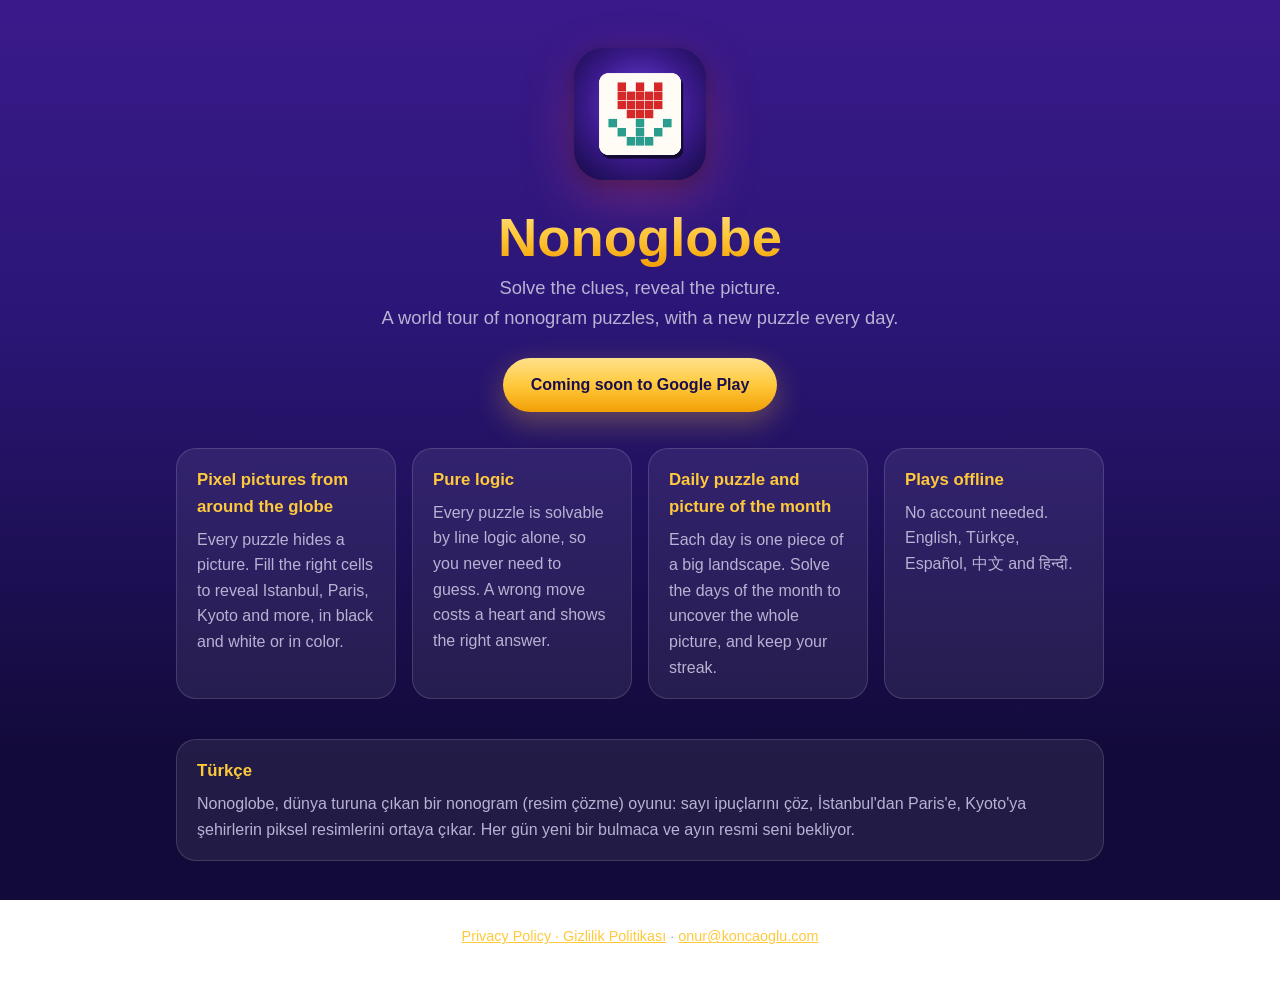
==== nonoglobe/index.html @ 66751d83 "Nonoglobe: game page, privacy policy and app-ads.txt" ====
<!doctype html>
<html lang="en">
<head>
<meta charset="utf-8">
<meta name="viewport" content="width=device-width, initial-scale=1">
<title>Nonoglobe — Nonogram Puzzle: solve the clues, reveal the picture</title>
<meta name="description" content="Nonoglobe: a world tour of nonogram puzzles. Solve number clues to reveal pixel pictures of cities around the globe, plus a new daily puzzle and a picture of the month.">
<meta property="og:title" content="Nonoglobe — Nonogram Puzzle">
<meta property="og:description" content="Solve the clues, reveal the picture. A world tour of nonograms with a daily puzzle.">
<meta property="og:image" content="https://koncaoglu.com/nonoglobe/icon.png">
<link rel="icon" href="icon.png">
<link rel="canonical" href="https://koncaoglu.com/nonoglobe/">
<meta name="twitter:card" content="summary">
<script type="application/ld+json">{"@context": "https://schema.org", "@type": "MobileApplication", "name": "Nonoglobe", "operatingSystem": "Android", "applicationCategory": "GameApplication", "genre": "Logic puzzle", "description": "A world tour of nonogram puzzles: solve number clues to reveal pixel pictures, with a daily puzzle and a picture of the month. Plays offline.", "url": "https://koncaoglu.com/nonoglobe/", "image": "https://koncaoglu.com/nonoglobe/icon.png", "inLanguage": ["en", "tr", "es", "zh", "hi"], "offers": {"@type": "Offer", "price": "0", "priceCurrency": "USD"}}</script>
<style>
  :root { --text:#ECE8F7; --muted:#B9B2D3; --gold:#FFC93C; --gold2:#F29F05; }
  * { box-sizing: border-box; }
  body { margin:0; color:var(--text); background:linear-gradient(180deg,#3A1A8A,#2B1677 35%,#120A38 85%); background-attachment:fixed;
         font:16px/1.6 -apple-system, "Segoe UI", Roboto, "Helvetica Neue", Arial, sans-serif; }
  main { max-width:960px; margin:0 auto; padding:48px 16px 40px; }
  .hero { text-align:center; }
  .hero img { width:132px; height:132px; border-radius:30px; box-shadow:0 18px 50px rgba(230,73,128,.35), 0 6px 18px rgba(0,0,0,.45); }
  h1 { margin:20px 0 6px; font-size:clamp(2.2rem, 6vw, 3.4rem); line-height:1.1;
       background:linear-gradient(180deg,#FFE08A,var(--gold) 45%,var(--gold2)); -webkit-background-clip:text; background-clip:text; color:transparent; }
  .tag { color:var(--muted); font-size:1.15rem; margin:0 0 26px; }
  .btn { display:inline-block; padding:14px 28px; border-radius:999px; font-weight:800; text-decoration:none; color:#1A0E4D;
         background:linear-gradient(180deg,#FFE08A,var(--gold) 50%,var(--gold2)); box-shadow:0 10px 30px rgba(255,201,60,.3); }
  .shots { display:flex; gap:18px; justify-content:center; margin:40px 0 8px; overflow-x:auto; padding:6px 4px 14px; scroll-snap-type:x mandatory; }
  .shots img { width:240px; max-width:70vw; border-radius:22px; flex:none; scroll-snap-align:center;
               box-shadow:0 18px 40px rgba(0,0,0,.45); }
  .cards { display:grid; grid-template-columns:repeat(auto-fit, minmax(220px, 1fr)); gap:16px; margin-top:36px; }
  .card { background:rgba(255,255,255,.07); border:1px solid rgba(255,255,255,.14); border-radius:20px; padding:18px 20px; }
  .card h3 { margin:0 0 6px; color:var(--gold); font-size:1.05rem; }
  .card p { margin:0; color:var(--muted); }
  .tr { margin-top:40px; }
  footer { text-align:center; color:var(--muted); font-size:.9rem; padding:24px 16px 40px; }
  footer a { color:var(--gold); }
  .links { margin-top:18px; color:var(--muted); }
  .links a { color:var(--gold); text-decoration:none; }
</style>
</head>
<body>
<main>
  <section class="hero">
    <img src="icon.png" alt="Nonoglobe icon">
    <h1>Nonoglobe</h1>
    <p class="tag">Solve the clues, reveal the picture.<br>A world tour of nonogram puzzles, with a new puzzle every day.</p>
    <span class="btn">Coming soon to Google Play</span>
  </section>

  <div class="cards">
    <div class="card"><h3>Pixel pictures from around the globe</h3><p>Every puzzle hides a picture. Fill the right cells to reveal Istanbul, Paris, Kyoto and more, in black and white or in color.</p></div>
    <div class="card"><h3>Pure logic</h3><p>Every puzzle is solvable by line logic alone, so you never need to guess. A wrong move costs a heart and shows the right answer.</p></div>
    <div class="card"><h3>Daily puzzle and picture of the month</h3><p>Each day is one piece of a big landscape. Solve the days of the month to uncover the whole picture, and keep your streak.</p></div>
    <div class="card"><h3>Plays offline</h3><p>No account needed. English, Türkçe, Español, 中文 and हिन्दी.</p></div>
  </div>

  <section class="tr" lang="tr">
    <div class="card">
      <h3>Türkçe</h3>
      <p>Nonoglobe, dünya turuna çıkan bir nonogram (resim çözme) oyunu: sayı ipuçlarını çöz, İstanbul'dan Paris'e, Kyoto'ya
        şehirlerin piksel resimlerini ortaya çıkar. Her gün yeni bir bulmaca ve ayın resmi seni bekliyor.</p>
    </div>
  </section>
</main>
<footer>
  <a href="privacy-policy.html">Privacy Policy · Gizlilik Politikası</a> ·
  <a href="mailto:onur@koncaoglu.com">onur@koncaoglu.com</a>
</footer>
</body>
</html>
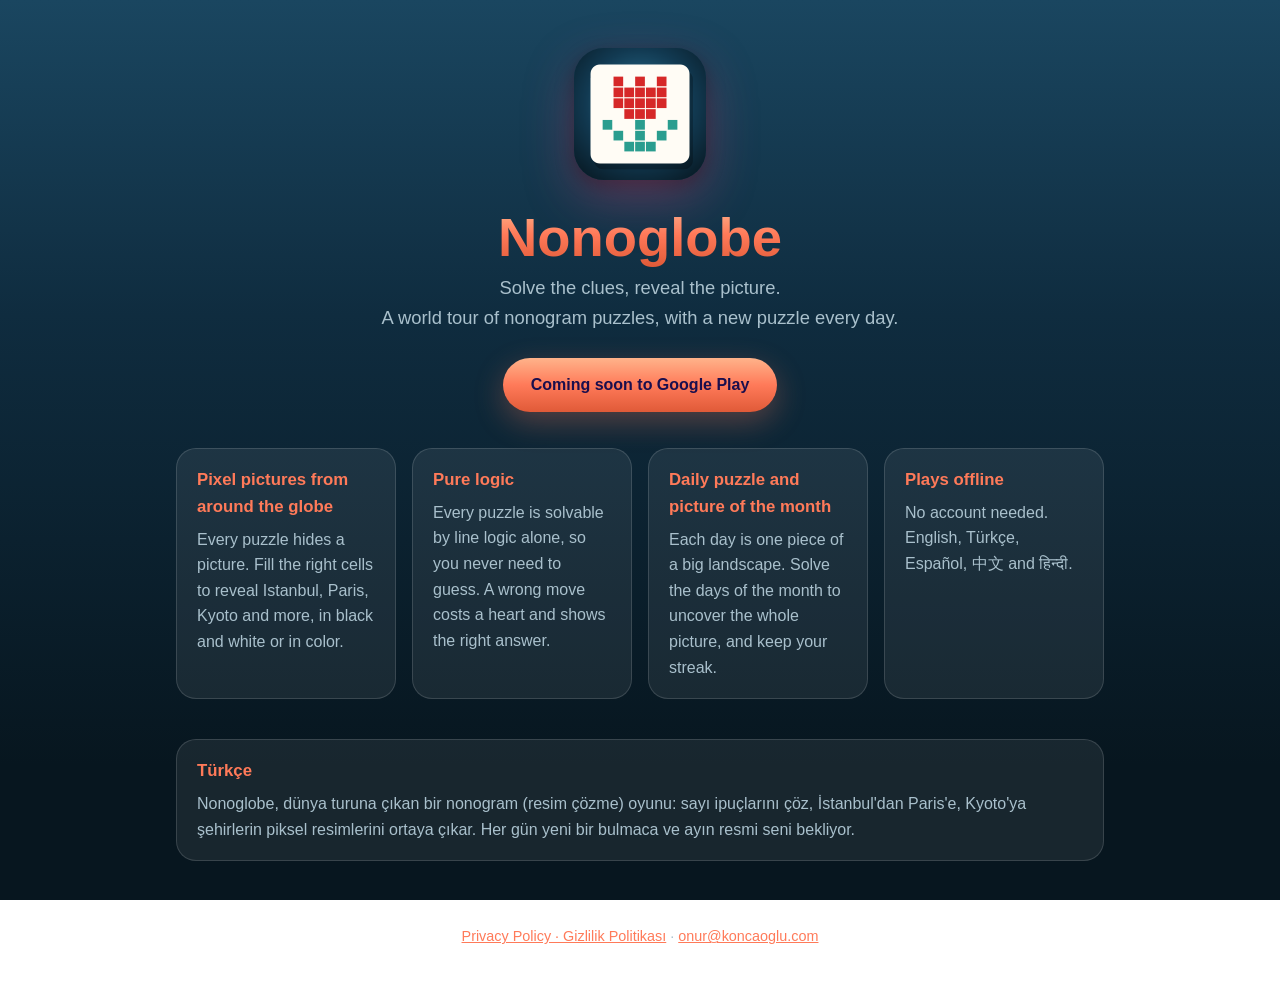
==== commit 3daf981e: "Nonoglobe: game page, privacy policy and app-ads.txt" ====
--- a/nonoglobe/index.html
+++ b/nonoglobe/index.html
@@ -13,18 +13,18 @@
 <meta name="twitter:card" content="summary">
 <script type="application/ld+json">{"@context": "https://schema.org", "@type": "MobileApplication", "name": "Nonoglobe", "operatingSystem": "Android", "applicationCategory": "GameApplication", "genre": "Logic puzzle", "description": "A world tour of nonogram puzzles: solve number clues to reveal pixel pictures, with a daily puzzle and a picture of the month. Plays offline.", "url": "https://koncaoglu.com/nonoglobe/", "image": "https://koncaoglu.com/nonoglobe/icon.png", "inLanguage": ["en", "tr", "es", "zh", "hi"], "offers": {"@type": "Offer", "price": "0", "priceCurrency": "USD"}}</script>
 <style>
-  :root { --text:#ECE8F7; --muted:#B9B2D3; --gold:#FFC93C; --gold2:#F29F05; }
+  :root { --text:#E8F1F6; --muted:#A9C0CC; --gold:#FF7A59; --gold2:#E05A38; }
   * { box-sizing: border-box; }
-  body { margin:0; color:var(--text); background:linear-gradient(180deg,#3A1A8A,#2B1677 35%,#120A38 85%); background-attachment:fixed;
+  body { margin:0; color:var(--text); background:linear-gradient(180deg,#1A4660,#0F2C3F 35%,#07161F 85%); background-attachment:fixed;
          font:16px/1.6 -apple-system, "Segoe UI", Roboto, "Helvetica Neue", Arial, sans-serif; }
   main { max-width:960px; margin:0 auto; padding:48px 16px 40px; }
   .hero { text-align:center; }
   .hero img { width:132px; height:132px; border-radius:30px; box-shadow:0 18px 50px rgba(230,73,128,.35), 0 6px 18px rgba(0,0,0,.45); }
   h1 { margin:20px 0 6px; font-size:clamp(2.2rem, 6vw, 3.4rem); line-height:1.1;
-       background:linear-gradient(180deg,#FFE08A,var(--gold) 45%,var(--gold2)); -webkit-background-clip:text; background-clip:text; color:transparent; }
+       background:linear-gradient(180deg,#FFB38A,var(--gold) 45%,var(--gold2)); -webkit-background-clip:text; background-clip:text; color:transparent; }
   .tag { color:var(--muted); font-size:1.15rem; margin:0 0 26px; }
   .btn { display:inline-block; padding:14px 28px; border-radius:999px; font-weight:800; text-decoration:none; color:#1A0E4D;
-         background:linear-gradient(180deg,#FFE08A,var(--gold) 50%,var(--gold2)); box-shadow:0 10px 30px rgba(255,201,60,.3); }
+         background:linear-gradient(180deg,#FFB38A,var(--gold) 50%,var(--gold2)); box-shadow:0 10px 30px rgba(255,122,89,.3); }
   .shots { display:flex; gap:18px; justify-content:center; margin:40px 0 8px; overflow-x:auto; padding:6px 4px 14px; scroll-snap-type:x mandatory; }
   .shots img { width:240px; max-width:70vw; border-radius:22px; flex:none; scroll-snap-align:center;
                box-shadow:0 18px 40px rgba(0,0,0,.45); }
